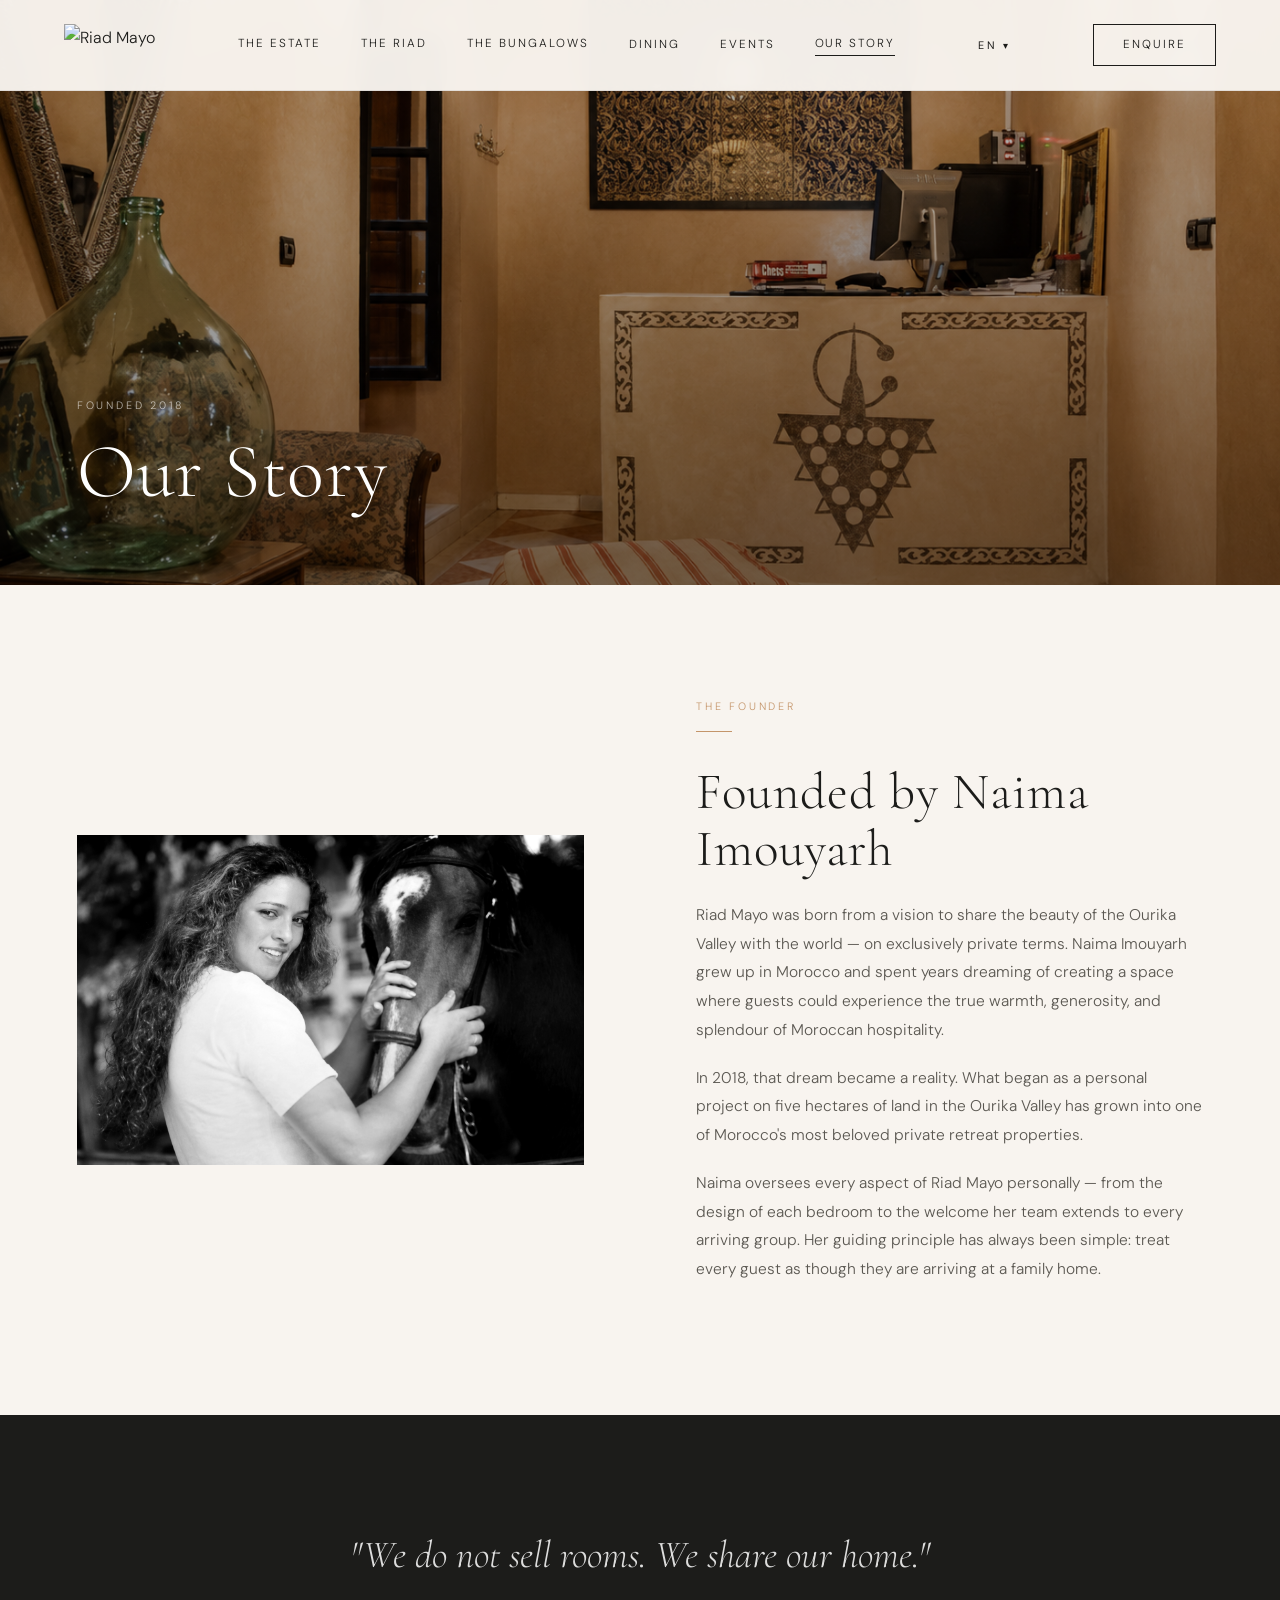
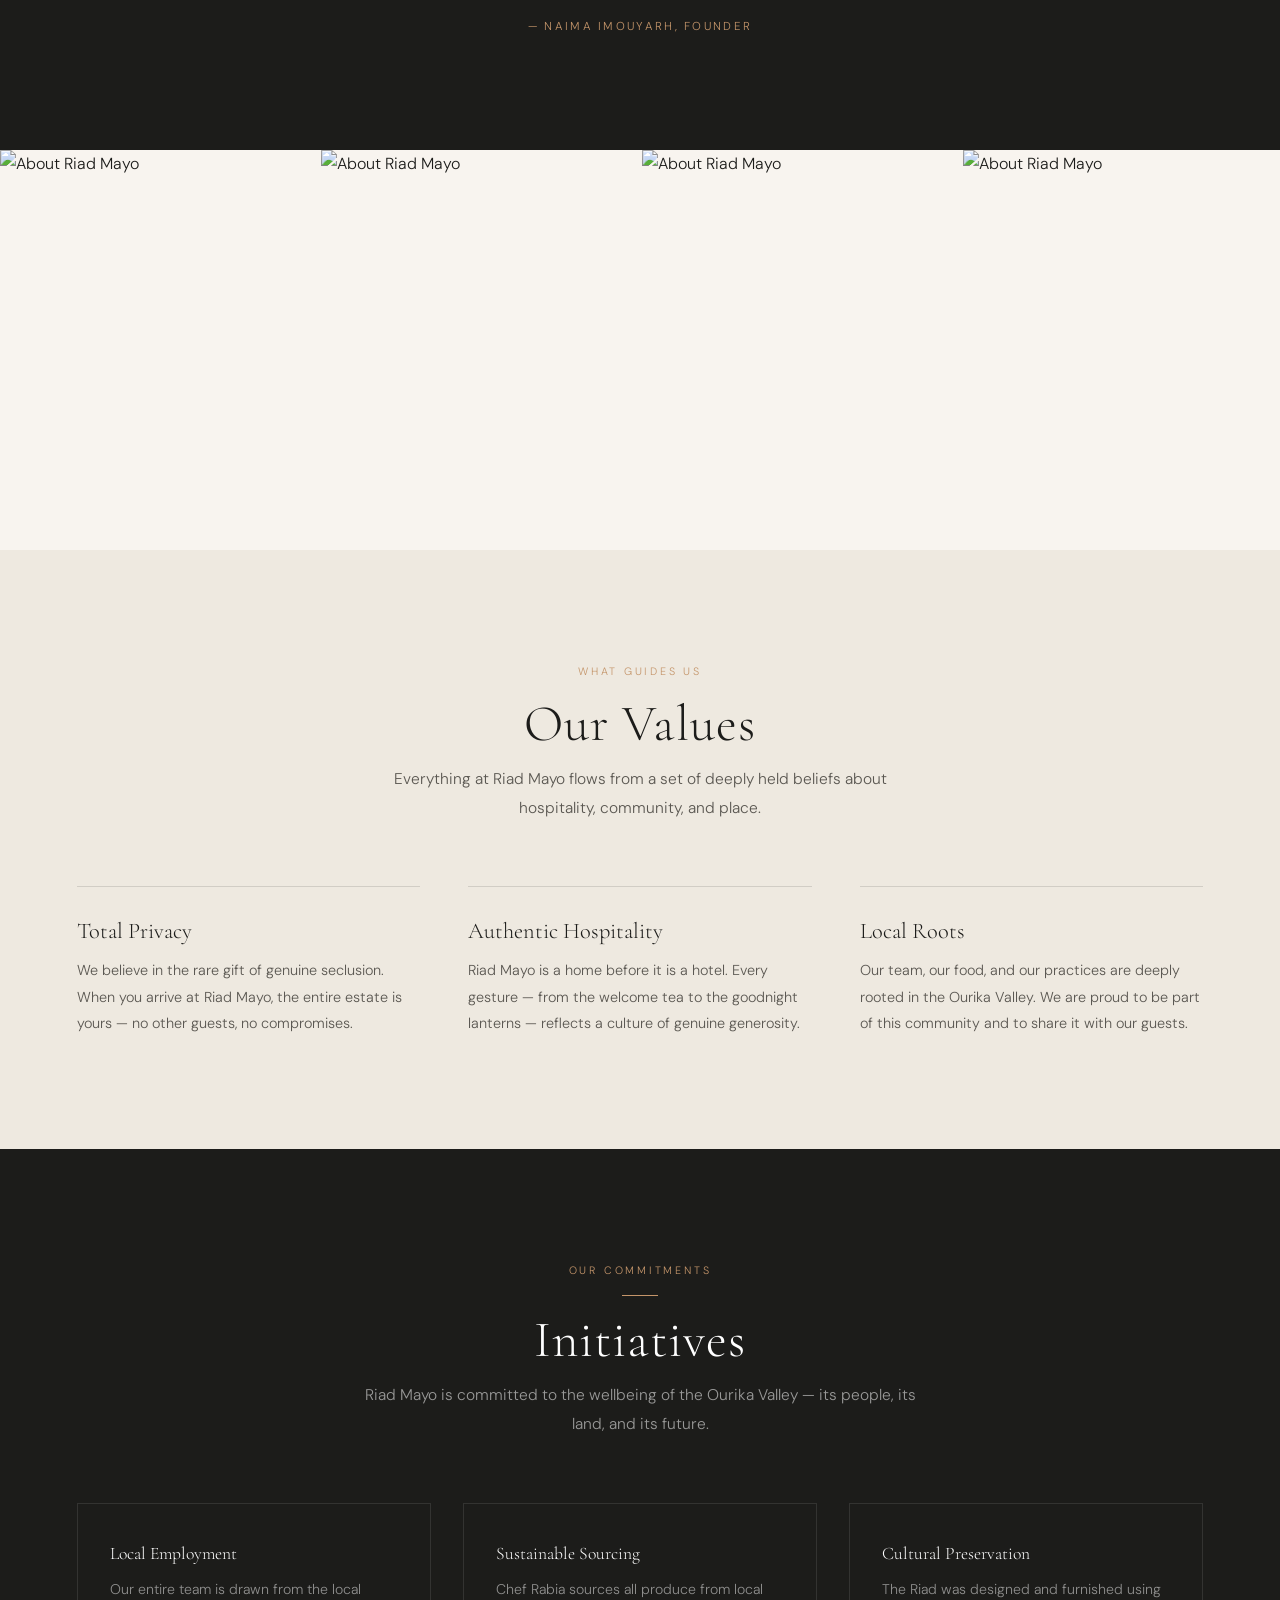
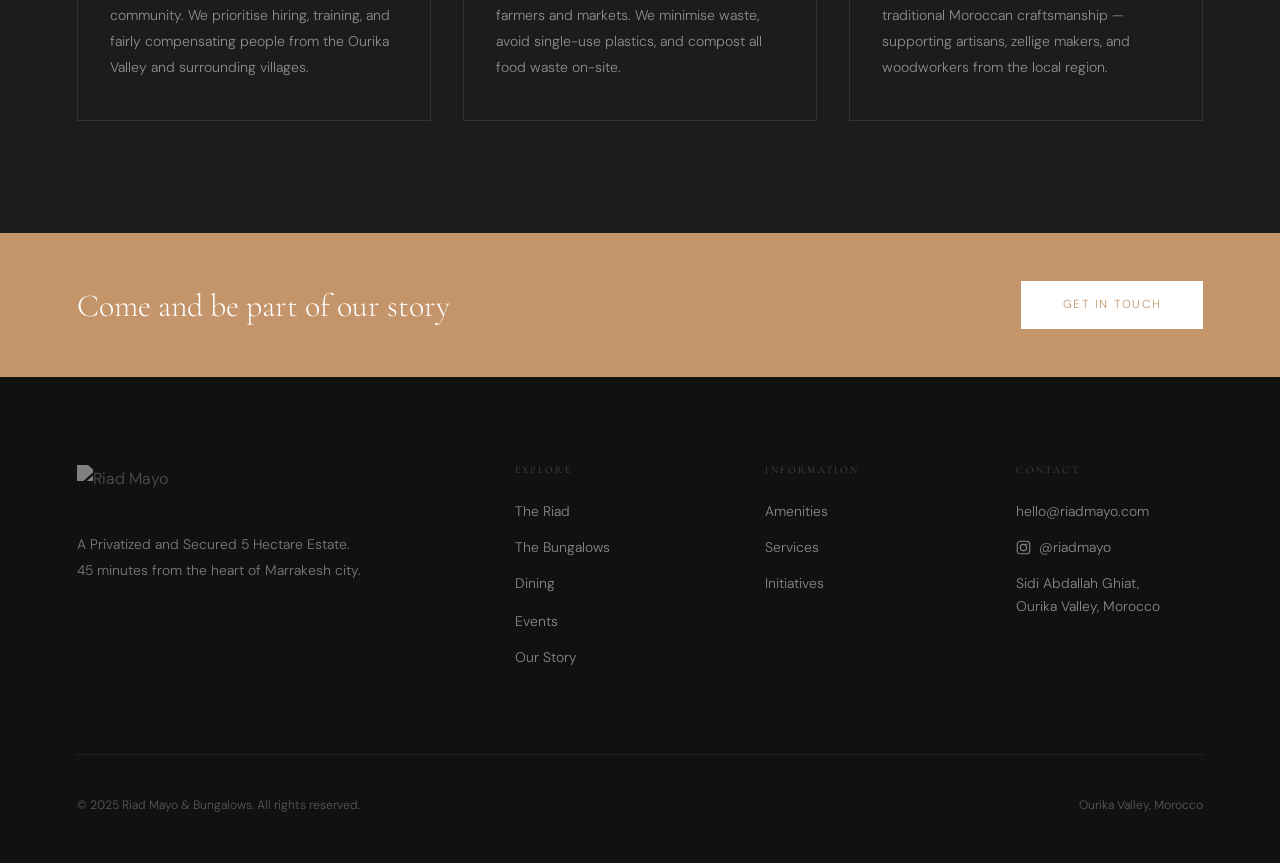
==== about.html @ df9862f9 "Riad Mayo site - initial commit" ====
<!DOCTYPE html>
<html lang="en">
<head>
  <meta charset="UTF-8">
  <meta name="viewport" content="width=device-width, initial-scale=1.0">
  <title>Our Story — Riad Mayo & Bungalows</title>
  <link rel="preconnect" href="https://fonts.googleapis.com">
  <link href="https://fonts.googleapis.com/css2?family=Cormorant+Garamond:ital,wght@0,300;0,400;0,500;1,300;1,400&family=DM+Sans:wght@300;400&display=swap" rel="stylesheet">
  <link rel="stylesheet" href="style.css?v=4">
  <style>
    /* ── NAIMA STORY ── */
    .story { padding: 7rem 6%; background: #f8f4ef; }
    .story-inner { display: grid; grid-template-columns: 1fr 1fr; gap: 7rem; align-items: center; }
    .story-img { overflow: visible; }
    .story-img img { width: 100%; height: auto; display: block; object-fit: unset; }
    .story-text h2 { margin-bottom: 1.5rem; }
    .story-text p { margin-bottom: 1.2rem; }

    /* ── QUOTE ── */
    .quote-section { padding: 7rem 6%; background: #1c1c1a; text-align: center; }
    .quote-section blockquote {
      font-family: 'Cormorant Garamond', serif;
      font-size: clamp(1.6rem, 3vw, 2.5rem);
      font-style: italic; font-weight: 300;
      color: rgba(255,255,255,0.85);
      max-width: 820px; margin: 0 auto 2rem;
      line-height: 1.5;
    }
    .quote-attribution { font-size: 0.72rem; letter-spacing: 0.2em; text-transform: uppercase; color: #c4956a; }

    /* ── ABOUT PHOTOS ── */
    .about-photos { display: grid; grid-template-columns: repeat(4, 1fr); height: 400px; gap: 4px; }
    .about-photos div { overflow: hidden; }
    .about-photos div img { transition: transform 0.7s ease; }
    .about-photos div:hover img { transform: scale(1.05); }

    /* ── VALUES ── */
    .values { padding: 7rem 6%; background: #eee9e0; }
    .values h2 { text-align: center; margin-bottom: 0.8rem; }
    .values > p { text-align: center; max-width: 560px; margin: 0 auto 4rem; }
    .values-grid { display: grid; grid-template-columns: repeat(3, 1fr); gap: 3rem; }
    .value { border-top: 1px solid rgba(0,0,0,0.12); padding-top: 2rem; }
    .value h3 { font-size: 1.4rem; margin-bottom: 0.8rem; }
    .value p { font-size: 0.9rem; }


    /* ── INITIATIVES ── */
    .initiatives { padding: 7rem 6%; background: #1c1c1a; }
    .initiatives h2 { color: white; text-align: center; margin-bottom: 0.8rem; }
    .initiatives > p { text-align: center; color: rgba(255,255,255,0.55); max-width: 560px; margin: 0 auto 4rem; }
    .init-grid { display: grid; grid-template-columns: repeat(3, 1fr); gap: 2rem; }
    .init-card { border: 1px solid rgba(255,255,255,0.1); padding: 2.5rem 2rem; }
    .init-card h4 { color: white; font-size: 1.1rem; margin-bottom: 0.8rem; }
    .init-card p { font-size: 0.88rem; color: rgba(255,255,255,0.5); }

    @media (max-width: 640px) {
      .story { padding: 2.5rem 5%; }
      .story-inner { grid-template-columns: 1fr; gap: 2rem; }
      .story-img { overflow: visible; }
      .quote-section { padding: 3rem 5%; }
      .about-photos { grid-template-columns: 1fr 1fr; height: auto; }
      .about-photos div { height: 160px; }
      .values { padding: 2.5rem 5%; }
      .values-grid { grid-template-columns: 1fr; gap: 2rem; }
      .initiatives { padding: 2.5rem 5%; }
      .init-grid { grid-template-columns: 1fr; gap: 1.5rem; }
    }
  </style>
  <style>.goog-te-banner-frame{display:none!important;}body{top:0!important;}.goog-te-gadget-icon,.goog-logo-link{display:none!important;}</style>
  <script>function googleTranslateElementInit(){new google.translate.TranslateElement({pageLanguage:'en',includedLanguages:'ms,fr,de,es,ja',autoDisplay:false},'google_translate_element');}</script>
  <script src="//translate.google.com/translate_a/element.js?cb=googleTranslateElementInit"></script>
</head>
<body>

  <!-- NAV -->
  <nav class="solid">
    <div class="nav-logo"><a href="index.html"><img src="https://iwzpn3cjaz6ya.ok.kimi.link/logo-transparent.png" alt="Riad Mayo"></a></div>
    <div class="nav-links">
      <a href="index.html">The Estate</a>
      <a href="rooms.html">The Riad</a>
      <a href="bungalows.html">The Bungalows</a>
      <div class="nav-item-dropdown">
        <a href="dining.html">Dining</a>
        <div class="nav-submenu">
          <a href="dining-options.html">Dining Options</a>
        </div>
      </div>
      <div class="nav-events-dropdown">
        <a href="events.html">Events</a>
        <div class="nav-events-submenu">
          <a href="weddings.html">Weddings</a>
          <a href="celebrations.html">Celebrations</a>
          <a href="retreats.html">Retreats</a>
        </div>
      </div>
      <a href="about.html" class="active">Our Story</a>
    </div>
    <div class="lang-selector" id="langSelector">
      <button class="lang-btn" id="langBtn">
        <span id="currentLang">EN</span> <span class="lang-arrow">▾</span>
      </button>
      <div class="lang-dropdown" id="langDropdown">
        <button onclick="setLanguage('en','EN')">English</button>
        <button onclick="setLanguage('ms','MS')">Bahasa Malaysia</button>
        <button onclick="setLanguage('fr','FR')">Français</button>
        <button onclick="setLanguage('de','DE')">Deutsch</button>
        <button onclick="setLanguage('es','ES')">Español</button>
        <button onclick="setLanguage('ja','JA')">日本語</button>
      </div>
    </div>
    <a href="contact.html" class="nav-cta">Enquire</a>
    <button class="nav-hamburger" id="navHamburger" aria-label="Open navigation menu">
      <span></span><span></span><span></span>
    </button>
  </nav>

  <!-- MOBILE NAV -->
  <div class="nav-mobile" id="navMobile">
    <a href="index.html">The Estate</a>
    <a href="rooms.html">The Riad</a>
    <a href="bungalows.html">The Bungalows</a>
    <div class="nav-mobile-dining-wrap"><a href="dining.html">Dining</a><button class="nav-mobile-sub-toggle" aria-expanded="false">&#9662;</button></div>
    <div class="nav-mobile-submenu"><a href="dining-options.html" class="nav-mobile-sub">Dining Options</a></div>
    <div class="nav-mobile-events-wrap"><a href="events.html">Events</a><button class="nav-mobile-events-toggle" aria-expanded="false">&#9662;</button></div>
    <div class="nav-mobile-events-submenu"><a href="weddings.html" class="nav-mobile-sub">Weddings</a><a href="celebrations.html" class="nav-mobile-sub">Celebrations</a><a href="retreats.html" class="nav-mobile-sub">Retreats</a></div>
    <a href="about.html" class="active">Our Story</a>
    <a href="contact.html" class="nav-mobile-enquire">Enquire</a>
  </div>

  <!-- PAGE HERO -->
  <div class="page-hero">
    <img src="spaces/s-reception-3.png" alt="Our Story">
    <div class="page-hero-overlay"></div>
    <div class="page-hero-content">
      <span class="section-label">Founded 2018</span>
      <h1>Our Story</h1>
    </div>
  </div>

  <!-- NAIMA STORY -->
  <section class="story">
    <div class="story-inner">
      <div class="story-img">
        <img src="about/founder-portrait-bw.png" alt="Naima Imouyarh">
      </div>
      <div class="story-text">
        <span class="section-label">The Founder</span>
        <div class="divider"></div>
        <h2>Founded by Naima Imouyarh</h2>
        <p>Riad Mayo was born from a vision to share the beauty of the Ourika Valley with the world — on exclusively private terms. Naima Imouyarh grew up in Morocco and spent years dreaming of creating a space where guests could experience the true warmth, generosity, and splendour of Moroccan hospitality.</p>
        <p>In 2018, that dream became a reality. What began as a personal project on five hectares of land in the Ourika Valley has grown into one of Morocco's most beloved private retreat properties.</p>
        <p>Naima oversees every aspect of Riad Mayo personally — from the design of each bedroom to the welcome her team extends to every arriving group. Her guiding principle has always been simple: treat every guest as though they are arriving at a family home.</p>
      </div>
    </div>
  </section>

  <!-- QUOTE -->
  <section class="quote-section">
    <blockquote>"We do not sell rooms. We share our home."</blockquote>
    <p class="quote-attribution">— Naima Imouyarh, Founder</p>
  </section>

  <!-- ABOUT PHOTOS -->
  <div class="about-photos">
    <div><img src="https://iwzpn3cjaz6ya.ok.kimi.link/about-1.jpg" alt="About Riad Mayo"></div>
    <div><img src="https://iwzpn3cjaz6ya.ok.kimi.link/about-2.png" alt="About Riad Mayo"></div>
    <div><img src="https://iwzpn3cjaz6ya.ok.kimi.link/about-3.png" alt="About Riad Mayo"></div>
    <div><img src="https://iwzpn3cjaz6ya.ok.kimi.link/about-4.png" alt="About Riad Mayo"></div>
  </div>

  <!-- VALUES -->
  <section class="values">
    <span class="section-label" style="text-align:center; display:block; margin-bottom:1rem;">What Guides Us</span>
    <h2>Our Values</h2>
    <p>Everything at Riad Mayo flows from a set of deeply held beliefs about hospitality, community, and place.</p>
    <div class="values-grid">
      <div class="value">
        <h3>Total Privacy</h3>
        <p>We believe in the rare gift of genuine seclusion. When you arrive at Riad Mayo, the entire estate is yours — no other guests, no compromises.</p>
      </div>
      <div class="value">
        <h3>Authentic Hospitality</h3>
        <p>Riad Mayo is a home before it is a hotel. Every gesture — from the welcome tea to the goodnight lanterns — reflects a culture of genuine generosity.</p>
      </div>
      <div class="value">
        <h3>Local Roots</h3>
        <p>Our team, our food, and our practices are deeply rooted in the Ourika Valley. We are proud to be part of this community and to share it with our guests.</p>
      </div>
    </div>
  </section>

  <!-- INITIATIVES -->
  <section class="initiatives">
    <span class="section-label" style="text-align:center; display:block; color:#c4956a; margin-bottom:1rem;">Our Commitments</span>
    <div class="divider" style="margin: 0 auto 1rem;"></div>
    <h2>Initiatives</h2>
    <p>Riad Mayo is committed to the wellbeing of the Ourika Valley — its people, its land, and its future.</p>
    <div class="init-grid">
      <div class="init-card">
        <h4>Local Employment</h4>
        <p>Our entire team is drawn from the local community. We prioritise hiring, training, and fairly compensating people from the Ourika Valley and surrounding villages.</p>
      </div>
      <div class="init-card">
        <h4>Sustainable Sourcing</h4>
        <p>Chef Rabia sources all produce from local farmers and markets. We minimise waste, avoid single-use plastics, and compost all food waste on-site.</p>
      </div>
      <div class="init-card">
        <h4>Cultural Preservation</h4>
        <p>The Riad was designed and furnished using traditional Moroccan craftsmanship — supporting artisans, zellige makers, and woodworkers from the local region.</p>
      </div>
    </div>
  </section>

  <!-- CTA BAR -->
  <div class="cta-bar">
    <h3>Come and be part of our story</h3>
    <a href="mailto:hello@riadmayo.com" class="btn-white">Get in Touch</a>
  </div>

  <!-- FOOTER -->
  <footer>
    <div class="footer-grid">
      <div class="footer-brand">
        <img src="https://iwzpn3cjaz6ya.ok.kimi.link/logo.png" alt="Riad Mayo">
        <p>A Privatized and Secured 5 Hectare Estate.<br>45 minutes from the heart of Marrakesh city.</p>
      </div>
      <div class="footer-col">
        <h4>Explore</h4>
        <a href="rooms.html">The Riad</a>
        <a href="bungalows.html">The Bungalows</a>
        <a href="dining.html">Dining</a>
        <div class="nav-events-dropdown">
        <a href="events.html">Events</a>
        <div class="nav-events-submenu">
          <a href="weddings.html">Weddings</a>
          <a href="celebrations.html">Celebrations</a>
          <a href="retreats.html">Retreats</a>
        </div>
      </div>
        <a href="about.html">Our Story</a>
      </div>
      <div class="footer-col">
        <h4>Information</h4>
        <a href="index.html">Amenities</a>
        <a href="services.html">Services</a>
        <a href="about.html">Initiatives</a>
      </div>
      <div class="footer-col">
        <h4>Contact</h4>
        <a href="mailto:hello@riadmayo.com">hello@riadmayo.com</a>
        <a href="https://www.instagram.com/riadmayo/" target="_blank" rel="noopener noreferrer" style="display:flex;align-items:center;gap:0.45rem;">
          <svg width="15" height="15" viewBox="0 0 24 24" fill="none" stroke="currentColor" stroke-width="1.8" stroke-linecap="round" stroke-linejoin="round"><rect x="2" y="2" width="20" height="20" rx="5" ry="5"/><circle cx="12" cy="12" r="5"/><circle cx="17.5" cy="6.5" r="1" fill="currentColor" stroke="none"/></svg>
          @riadmayo
        </a>
        <a href="#">Sidi Abdallah Ghiat,<br>Ourika Valley, Morocco</a>
      </div>
    </div>
    <div class="footer-bottom">
      <span>© 2025 Riad Mayo &amp; Bungalows. All rights reserved.</span>
      <span>Ourika Valley, Morocco</span>
    </div>
  </footer>

  <script>
    function setLanguage(code, label) {
      document.getElementById('currentLang').textContent = label;
      document.querySelectorAll('#langDropdown button').forEach(function(b){ b.classList.remove('active-lang'); });
      if (event && event.target) event.target.classList.add('active-lang');
      var sel = document.getElementById('langSelector');
      if (sel) sel.classList.remove('open');
      if (code === 'en') {
        document.cookie = 'googtrans=; expires=Thu, 01 Jan 1970 00:00:00 UTC; path=/;';
        document.cookie = 'googtrans=; expires=Thu, 01 Jan 1970 00:00:00 UTC; path=/; domain=.' + location.hostname;
      } else {
        var v = '/en/' + code;
        document.cookie = 'googtrans=' + v + '; path=/';
        document.cookie = 'googtrans=' + v + '; path=/; domain=.' + location.hostname;
      }
      location.reload();
    }
    document.getElementById('langBtn').addEventListener('click', function(e) {
      e.stopPropagation();
      document.getElementById('langSelector').classList.toggle('open');
    });
    document.addEventListener('click', function() {
      document.getElementById('langSelector').classList.remove('open');
    });
  </script>

  <script>
  (function(){
    var btn = document.getElementById('navHamburger');
    var menu = document.getElementById('navMobile');
    if (!btn || !menu) return;
    btn.addEventListener('click', function(){
      btn.classList.toggle('open');
      menu.classList.toggle('open');
      document.body.style.overflow = menu.classList.contains('open') ? 'hidden' : '';
    });
    menu.querySelectorAll('a').forEach(function(a){
      a.addEventListener('click', function(){
        btn.classList.remove('open');
        menu.classList.remove('open');
        document.body.style.overflow = '';
      });
    });
  })();
  </script>

  <script>
  (function() {
    var dropdown    = document.querySelector('.nav-item-dropdown');
    var submenu     = document.querySelector('.nav-submenu');
    var mobileToggle  = document.querySelector('.nav-mobile-sub-toggle');
    var mobileSubmenu = document.querySelector('.nav-mobile-submenu');

    if (submenu)       submenu.style.display     = 'none';
    if (mobileSubmenu) mobileSubmenu.style.display = 'none';

    if (dropdown && submenu) {
      dropdown.addEventListener('mouseenter', function() { submenu.style.display = 'block'; });
      dropdown.addEventListener('mouseleave', function() { submenu.style.display = 'none'; });
    }

    if (mobileToggle && mobileSubmenu) {
      mobileToggle.addEventListener('click', function() {
        var isOpen = mobileSubmenu.style.display === 'block';
        if (isOpen) {
          mobileSubmenu.style.display = 'none';
          this.innerHTML = '&#9662;';
          this.setAttribute('aria-expanded', 'false');
        } else {
          mobileSubmenu.style.display = 'block';
          this.innerHTML = '&#9652;';
          this.setAttribute('aria-expanded', 'true');
        }
      });
    }
  })();
  </script>
<script>
(function() {
  // Force-hide all events submenus on load — overrides any cached CSS
  document.querySelectorAll('.nav-events-submenu').forEach(function(el) {
    el.style.display = 'none';
  });
  // Desktop hover
  var eventsDropdown = document.querySelector('.nav-links .nav-events-dropdown');
  var eventsSubmenu  = document.querySelector('.nav-links .nav-events-submenu');
  if (eventsDropdown && eventsSubmenu) {
    eventsDropdown.addEventListener('mouseenter', function() {
      eventsSubmenu.style.display = 'block';
    });
    eventsDropdown.addEventListener('mouseleave', function() {
      eventsSubmenu.style.display = 'none';
    });
  }
  // Mobile accordion
  var mobileEventsToggle  = document.querySelector('.nav-mobile-events-toggle');
  var mobileEventsSubmenu = document.querySelector('.nav-mobile-events-submenu');
  if (mobileEventsToggle && mobileEventsSubmenu) {
    mobileEventsToggle.addEventListener('click', function() {
      var isOpen = mobileEventsSubmenu.style.display === 'block';
      if (isOpen) {
        mobileEventsSubmenu.style.display = 'none';
        this.innerHTML = '&#9662;';
        this.setAttribute('aria-expanded', 'false');
      } else {
        mobileEventsSubmenu.style.display = 'block';
        this.innerHTML = '&#9652;';
        this.setAttribute('aria-expanded', 'true');
      }
    });
  }
  // bfcache fix: force-close all dropdowns when page is restored from cache
  window.addEventListener('pageshow', function() {
    document.querySelectorAll('.nav-submenu, .nav-events-submenu').forEach(function(el) {
      el.style.display = 'none';
    });
  });
})();
</script>
</body>
</html>
---- style.css ----
/* ── RESET & BASE ── */
*, *::before, *::after { box-sizing: border-box; margin: 0; padding: 0; }
html { scroll-behavior: smooth; }
body {
  font-family: 'DM Sans', sans-serif;
  font-weight: 300;
  color: #1c1c1a;
  background: #f8f4ef;
  line-height: 1.7;
  overflow-x: hidden;
}
img { display: block; width: 100%; height: 100%; object-fit: cover; }
a { text-decoration: none; color: inherit; }

/* ── TYPOGRAPHY ── */
h1, h2, h3, h4 { font-family: 'Cormorant Garamond', serif; font-weight: 300; line-height: 1.1; }
h1 { font-size: clamp(3rem, 8vw, 6.5rem); letter-spacing: 0.01em; }
h2 { font-size: clamp(2rem, 4vw, 3.5rem); letter-spacing: 0.02em; }
h3 { font-size: clamp(1.4rem, 2.5vw, 2rem); }
h4 { font-size: clamp(1.1rem, 1.8vw, 1.5rem); }
p { font-size: 0.97rem; color: #5a5751; line-height: 1.85; }

.section-label {
  display: block;
  font-size: 0.67rem; letter-spacing: 0.26em; text-transform: uppercase;
  color: #c4956a; margin-bottom: 1rem;
}
.divider { width: 36px; height: 1px; background: #c4956a; margin-bottom: 2rem; }

/* ── BUTTONS ── */
.btn-ghost {
  display: inline-block; padding: 0.9rem 2.4rem;
  border: 1px solid rgba(255,255,255,0.75); color: white;
  font-size: 0.73rem; letter-spacing: 0.15em; text-transform: uppercase;
  transition: all 0.3s;
}
.btn-ghost:hover { background: white; color: #1c1c1a; }

.btn-solid {
  display: inline-block; padding: 0.9rem 2.4rem;
  background: #c4956a; color: white;
  font-size: 0.73rem; letter-spacing: 0.15em; text-transform: uppercase;
  transition: background 0.3s;
}
.btn-solid:hover { background: #a87a54; }

.btn-outline {
  display: inline-block; padding: 0.9rem 2.4rem;
  border: 1px solid #1c1c1a; color: #1c1c1a;
  font-size: 0.73rem; letter-spacing: 0.15em; text-transform: uppercase;
  transition: all 0.3s;
}
.btn-outline:hover { background: #1c1c1a; color: white; }

.btn-outline-terracotta {
  display: inline-block; padding: 0.9rem 2.4rem;
  border: 1px solid #c4956a; color: #c4956a;
  font-size: 0.73rem; letter-spacing: 0.15em; text-transform: uppercase;
  transition: all 0.3s;
}
.btn-outline-terracotta:hover { background: #c4956a; color: white; }

.btn-dark {
  display: inline-block; padding: 0.9rem 2.4rem;
  border: 1px solid rgba(255,255,255,0.45); color: white;
  font-size: 0.73rem; letter-spacing: 0.15em; text-transform: uppercase;
  transition: all 0.3s;
}
.btn-dark:hover { background: white; color: #1c1c1a; }

.btn-terracotta {
  display: inline-block; padding: 0.9rem 2.4rem;
  background: #c4956a; color: white;
  font-size: 0.73rem; letter-spacing: 0.15em; text-transform: uppercase;
  transition: background 0.3s;
}
.btn-terracotta:hover { background: #a87a54; }

.btn-white {
  display: inline-block; padding: 0.9rem 2.6rem;
  background: white; color: #c4956a;
  font-size: 0.73rem; letter-spacing: 0.15em; text-transform: uppercase;
  transition: all 0.3s; white-space: nowrap;
}
.btn-white:hover { background: #1c1c1a; color: white; }

/* ── NAV ── */
nav {
  position: fixed; top: 0; left: 0; right: 0; z-index: 200;
  display: flex; align-items: center; justify-content: space-between;
  padding: 1.5rem 4rem;
  transition: background 0.5s, backdrop-filter 0.5s, border-color 0.5s;
}
nav.scrolled, nav.solid {
  background: rgba(248, 244, 239, 0.97);
  backdrop-filter: blur(10px);
  border-bottom: 1px solid rgba(0,0,0,0.07);
}
.nav-logo img { height: 42px; width: auto; transition: filter 0.4s; }
nav:not(.scrolled):not(.solid) .nav-logo img { filter: brightness(0) invert(1); }
.nav-links { display: flex; gap: 2.5rem; }
.nav-links a {
  font-size: 0.73rem; letter-spacing: 0.17em; text-transform: uppercase;
  color: rgba(255,255,255,0.9); transition: opacity 0.25s;
}
nav.scrolled .nav-links a, nav.solid .nav-links a { color: #1c1c1a; }
.nav-links a:hover { opacity: 0.5; }
.nav-links a.active { border-bottom: 1px solid currentColor; padding-bottom: 1px; }

/* ── NAV SUBMENU ── */
.nav-item-dropdown { position: relative; display: inline-flex; align-items: center; }
.nav-submenu {
  display: none;
  position: absolute; top: 100%; left: 50%;
  transform: translateX(-50%);
  background: #faf8f5; min-width: 190px;
  box-shadow: 0 6px 24px rgba(0,0,0,0.09);
  padding-top: 8px;
  z-index: 300;
}
.nav-links .nav-submenu a {
  display: block; padding: 0.72rem 1.4rem;
  font-size: 0.68rem; letter-spacing: 0.14em;
  color: #6a6660; white-space: nowrap;
  border-bottom: none !important; opacity: 1;
}
.nav-links .nav-submenu a:hover { color: #c4956a; opacity: 1; }
/* Mobile submenu */
.nav-mobile-dining-wrap { display: flex; align-items: center; }
.nav-mobile-sub-toggle {
  background: none; border: none; outline: none; cursor: pointer;
  -webkit-appearance: none; appearance: none;
  font-size: 1rem; color: #1c1c1a; padding: 0.1rem 0.6rem;
  line-height: 1; transition: opacity 0.2s;
}
.nav-mobile-sub-toggle:focus { outline: none; }
.nav-mobile-sub-toggle:hover { opacity: 0.45; }
.nav-mobile-submenu { display: none; }
.nav-mobile .nav-mobile-sub {
  font-family: 'DM Sans', sans-serif;
  font-size: 0.78rem; letter-spacing: 0.18em; text-transform: uppercase;
  color: rgba(28,28,26,0.4); padding-left: 1.6rem;
}
.nav-mobile .nav-mobile-sub:hover { opacity: 0.7; }

/* ── NAV EVENTS HOVER DROPDOWN ── */
.nav-events-dropdown { position: relative; display: inline-flex; align-items: center; }
.nav-events-submenu {
  display: none;
  position: absolute; top: 100%; left: 50%;
  transform: translateX(-50%);
  background: #faf8f5; min-width: 190px;
  box-shadow: 0 4px 20px rgba(0,0,0,0.07);
  padding-top: 8px;
  z-index: 300;
}
.nav-links .nav-events-submenu a {
  display: block; padding: 0.72rem 1.4rem;
  font-size: 0.68rem; letter-spacing: 0.14em; text-transform: uppercase;
  color: #6a6660; white-space: nowrap;
  border-bottom: none !important; opacity: 1;
}
.nav-links .nav-events-submenu a:hover { color: #c4956a; opacity: 1; }
/* Mobile events accordion */
.nav-mobile-events-wrap { display: flex; align-items: center; }
.nav-mobile-events-toggle {
  background: none; border: none; outline: none; cursor: pointer;
  -webkit-appearance: none; appearance: none;
  font-size: 1rem; color: #1c1c1a; padding: 0.1rem 0.6rem;
  line-height: 1; transition: opacity 0.2s;
}
.nav-mobile-events-toggle:focus { outline: none; }
.nav-mobile-events-toggle:hover { opacity: 0.45; }
.nav-mobile-events-submenu { display: none; }

.nav-cta {
  font-size: 0.73rem; letter-spacing: 0.17em; text-transform: uppercase;
  padding: 0.62rem 1.8rem;
  border: 1px solid rgba(255,255,255,0.7);
  color: white; transition: all 0.3s;
}
nav.scrolled .nav-cta, nav.solid .nav-cta { border-color: #1c1c1a; color: #1c1c1a; }
.nav-cta:hover { background: white; color: #1c1c1a; }
nav.scrolled .nav-cta:hover, nav.solid .nav-cta:hover { background: #1c1c1a; color: white; }

/* ── LANGUAGE SELECTOR ── */
.lang-selector { position: relative; }
.lang-btn {
  background: none; border: none; cursor: pointer;
  font-family: 'DM Sans', sans-serif; font-size: 0.68rem;
  letter-spacing: 0.2em; text-transform: uppercase; color: rgba(255,255,255,0.85);
  display: flex; align-items: center; gap: 0.4rem; padding: 0.4rem 0;
}
nav.scrolled .lang-btn, nav.solid .lang-btn { color: #1c1c1a; }
.lang-arrow { font-size: 0.6rem; transition: transform 0.2s ease; display: inline-block; }
.lang-selector.open .lang-arrow { transform: rotate(180deg); }
.lang-dropdown {
  position: absolute; top: calc(100% + 1rem); right: 0;
  background: white; min-width: 140px;
  box-shadow: 0 8px 32px rgba(0,0,0,0.12);
  opacity: 0; visibility: hidden; transform: translateY(-6px);
  transition: opacity 0.2s ease, transform 0.2s ease, visibility 0.2s;
  z-index: 200;
}
.lang-selector.open .lang-dropdown { opacity: 1; visibility: visible; transform: translateY(0); }
.lang-dropdown button {
  display: block; width: 100%; text-align: left;
  padding: 0.75rem 1.2rem; background: none; border: none; cursor: pointer;
  font-family: 'DM Sans', sans-serif; font-size: 0.78rem; color: #3a3530;
  letter-spacing: 0.06em; transition: background 0.15s, color 0.15s;
}
.lang-dropdown button:hover { background: #f8f4ef; color: #c4956a; }
.lang-dropdown button.active-lang { color: #c4956a; font-weight: 500; }

/* ── HAMBURGER ── */
.nav-hamburger {
  display: none;
  flex-direction: column;
  justify-content: center;
  gap: 5px;
  background: none;
  border: none;
  cursor: pointer;
  padding: 6px;
  color: rgba(255,255,255,0.9);
  z-index: 201;
}
nav.scrolled .nav-hamburger,
nav.solid .nav-hamburger { color: #1c1c1a; }
.nav-hamburger span {
  display: block;
  width: 22px;
  height: 1.5px;
  background: currentColor;
  transition: transform 0.3s ease, opacity 0.3s ease;
  transform-origin: center;
}
.nav-hamburger.open span:nth-child(1) { transform: translateY(6.5px) rotate(45deg); }
.nav-hamburger.open span:nth-child(2) { opacity: 0; transform: scaleX(0); }
.nav-hamburger.open span:nth-child(3) { transform: translateY(-6.5px) rotate(-45deg); }

/* ── MOBILE NAV OVERLAY ── */
.nav-mobile {
  display: none;
  position: fixed;
  inset: 0;
  background: #f8f4ef;
  z-index: 199;
  flex-direction: column;
  align-items: center;
  justify-content: center;
  gap: 2rem;
  padding-bottom: 3rem;
}
.nav-mobile.open { display: flex; }
.nav-mobile a {
  font-family: 'Cormorant Garamond', serif;
  font-size: 2.2rem;
  font-weight: 300;
  color: #1c1c1a;
  letter-spacing: 0.04em;
  transition: opacity 0.2s;
  text-decoration: none;
}
.nav-mobile a.active { border-bottom: 1px solid #c4956a; padding-bottom: 3px; }
.nav-mobile a:hover { opacity: 0.45; }
.nav-mobile .nav-mobile-enquire {
  font-family: 'DM Sans', sans-serif;
  font-size: 0.72rem;
  letter-spacing: 0.18em;
  text-transform: uppercase;
  padding: 0.75rem 2.8rem;
  border: 1px solid #1c1c1a;
  color: #1c1c1a;
  margin-top: 0.8rem;
  font-weight: 300;
  transition: background 0.3s, color 0.3s;
}
.nav-mobile .nav-mobile-enquire:hover { background: #1c1c1a; color: white; opacity: 1; }

/* ── PAGE HERO (inner pages) ── */
.page-hero {
  height: 65vh; min-height: 440px;
  position: relative; overflow: hidden;
}
.page-hero img { position: absolute; inset: 0; }
.page-hero-overlay {
  position: absolute; inset: 0;
  background: linear-gradient(to bottom, rgba(0,0,0,0.25) 0%, rgba(0,0,0,0.5) 100%);
}
.page-hero-content {
  position: absolute; bottom: 12%; left: 6%;
  color: white;
}
.page-hero-content .section-label { color: rgba(255,255,255,0.65); }
.page-hero-content h1 { font-size: clamp(2.5rem, 6vw, 5rem); }

/* ── SECTION BASE ── */
.section { padding: 7rem 6%; }
.section-sm { padding: 5rem 6%; }
.section-dark { background: #1c1c1a; }
.section-warm { background: #eee9e0; }
.section-light { background: #f8f4ef; }

/* ── SPLIT LAYOUT ── */
.split { display: grid; grid-template-columns: 1fr 1fr; min-height: 580px; }
.split-img { overflow: hidden; }
.split-content {
  display: flex; align-items: center; padding: 5rem 7%;
}
.split-content-inner { max-width: 480px; }
.split-content-inner h2 { margin-bottom: 1.4rem; }
.split-content-inner p { margin-bottom: 1.4rem; }

/* ── PHOTO GRID ── */
.photo-strip { display: grid; height: 340px; gap: 2px; }
.photo-strip-4 { grid-template-columns: repeat(4, 1fr); }
.photo-strip-3 { grid-template-columns: repeat(3, 1fr); }
.photo-strip > div { overflow: hidden; }
.photo-strip > div img { transition: transform 0.7s ease; }
.photo-strip > div:hover img { transform: scale(1.05); }

/* ── CTA BAR ── */
.cta-bar {
  background: #c4956a; padding: 3rem 6%;
  display: flex; align-items: center; justify-content: space-between; gap: 2rem;
}
.cta-bar h3 { font-family: 'Cormorant Garamond', serif; font-size: 2rem; font-weight: 300; color: white; }

/* ── FOOTER ── */
footer { background: #111110; color: rgba(255,255,255,0.55); padding: 5.5rem 6% 3rem; }
.footer-grid { display: grid; grid-template-columns: 2fr 1fr 1fr 1fr; gap: 4rem; margin-bottom: 4.5rem; }
.footer-brand img { height: 44px; width: auto; filter: brightness(0) invert(0.5); margin-bottom: 1.4rem; }
.footer-brand p { font-size: 0.87rem; line-height: 1.85; color: rgba(255,255,255,0.45); }
.footer-col h4 {
  font-size: 0.62rem; letter-spacing: 0.24em; text-transform: uppercase;
  color: rgba(255,255,255,0.28); margin-bottom: 1.5rem;
}
.footer-col a {
  display: block; font-size: 0.87rem; margin-bottom: 0.75rem;
  color: rgba(255,255,255,0.5); transition: color 0.22s;
}
.footer-col a:hover { color: white; }
.footer-bottom {
  border-top: 1px solid rgba(255,255,255,0.07); padding-top: 2.5rem;
  display: flex; justify-content: space-between;
  font-size: 0.76rem; color: rgba(255,255,255,0.3);
}

/* ══════════════════════════════════════
   RESPONSIVE — TABLET (≤ 900px)
══════════════════════════════════════ */
@media (max-width: 900px) {
  nav { padding: 1.2rem 2rem; }
  .nav-links { gap: 1.5rem; }
  .footer-grid { grid-template-columns: 1fr 1fr; gap: 3rem; }
  .split { grid-template-columns: 1fr; min-height: auto; }
  .split-content { padding: 3rem 6%; }
  .photo-strip-4 { grid-template-columns: repeat(2, 1fr); height: auto; }
  .photo-strip-4 > div { height: 200px; }
  .cta-bar { flex-direction: column; text-align: center; gap: 1.5rem; }
}

/* ══════════════════════════════════════
   RESPONSIVE — MOBILE (≤ 640px)
══════════════════════════════════════ */
@media (max-width: 640px) {
  /* NAV */
  nav { padding: 1rem 1.4rem; }
  .nav-links { display: none; }
  .nav-hamburger { display: flex; }
  .nav-cta { display: none; }

  /* SECTION PADDING */
  .section { padding: 3.5rem 5%; }
  .section-sm { padding: 2.5rem 5%; }

  /* PAGE HERO */
  .page-hero { height: 42vh; min-height: 240px; }
  .page-hero-content h1 { font-size: clamp(2rem, 8vw, 3rem); }

  /* SPLIT */
  .split { grid-template-columns: 1fr; min-height: auto; }
  .split-content { padding: 2.5rem 5%; }
  .split-content-inner { max-width: 100%; }

  /* PHOTO STRIP */
  .photo-strip { height: auto; }
  .photo-strip-4,
  .photo-strip-3 { grid-template-columns: 1fr 1fr; }
  .photo-strip > div { height: 160px; }

  /* CTA BAR */
  .cta-bar { flex-direction: column; text-align: center; gap: 1.2rem; padding: 2.5rem 5%; }
  .cta-bar h3 { font-size: 1.6rem; }

  /* FOOTER */
  footer { padding: 3.5rem 5% 2rem; }
  .footer-grid { grid-template-columns: 1fr 1fr; gap: 2rem; margin-bottom: 2.5rem; }
  .footer-bottom { flex-direction: column; gap: 0.4rem; text-align: center; }
}

@media (max-width: 420px) {
  .footer-grid { grid-template-columns: 1fr; gap: 1.8rem; }
}
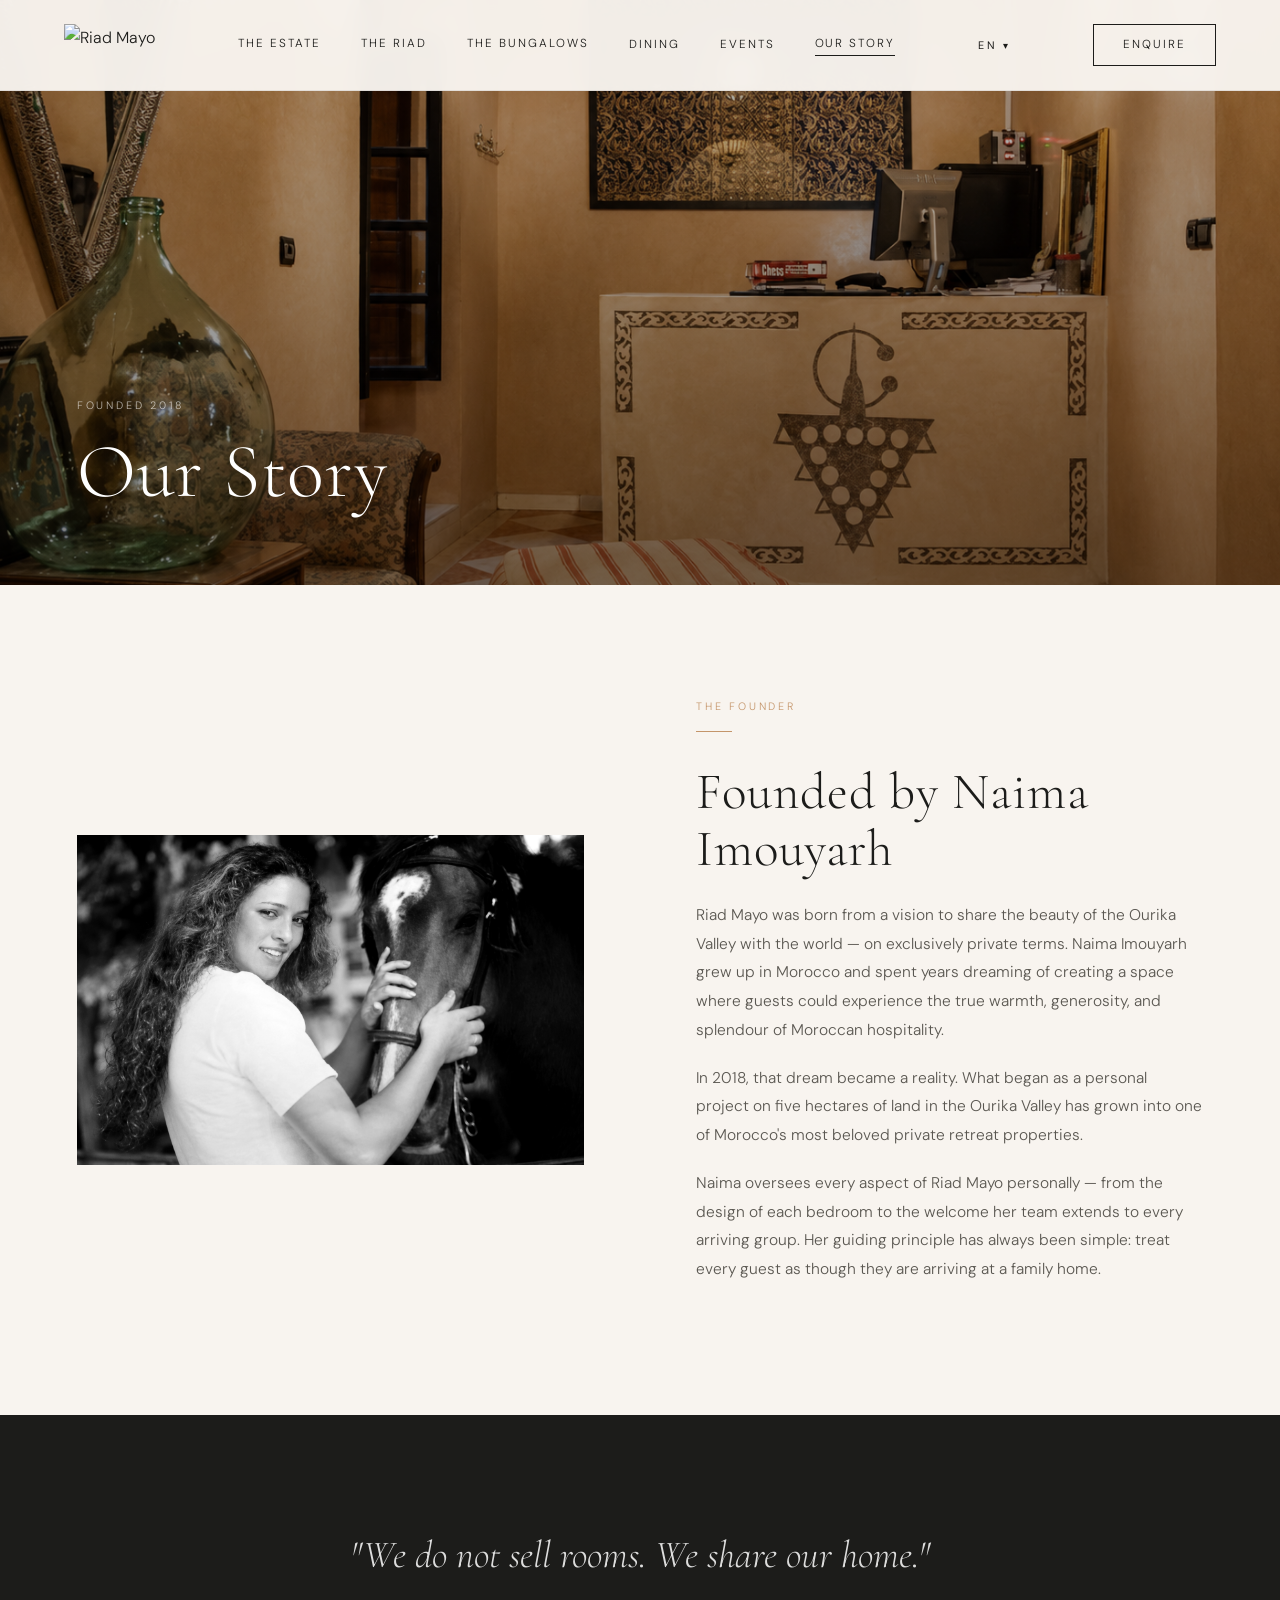
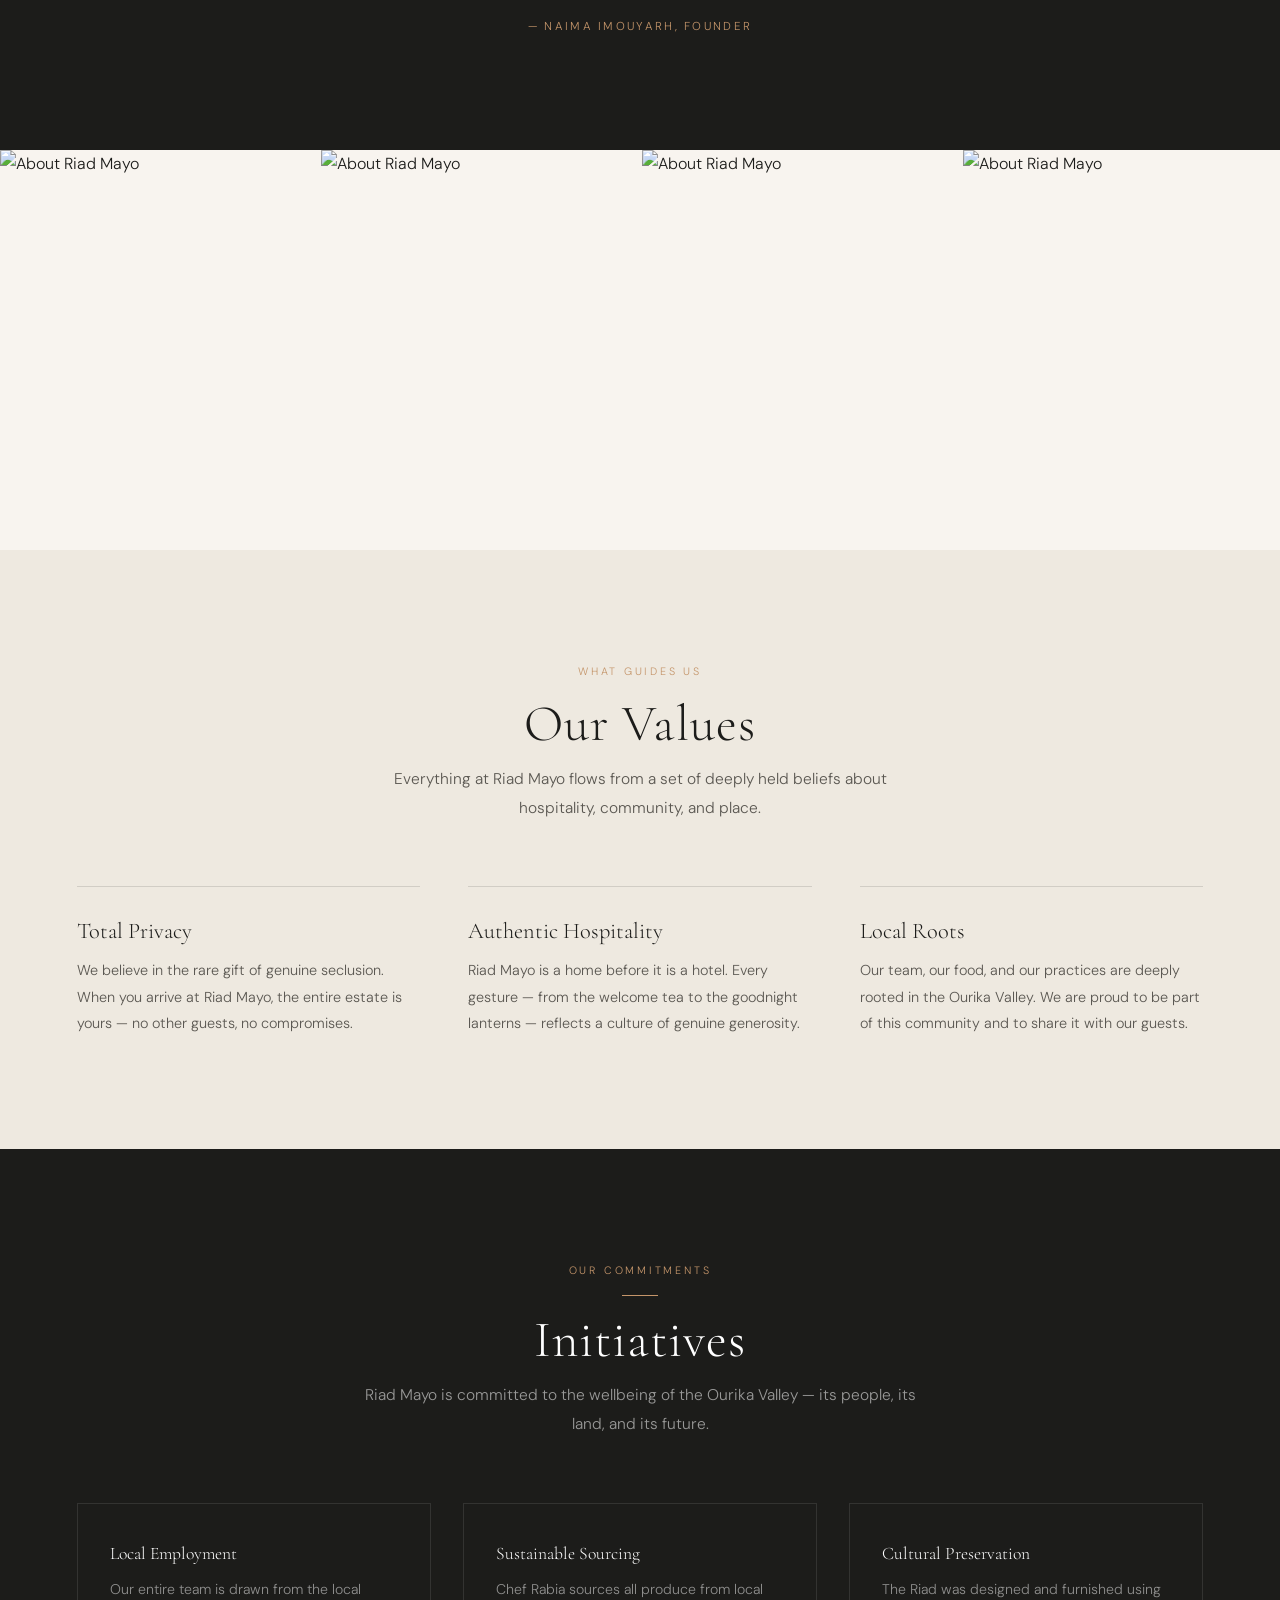
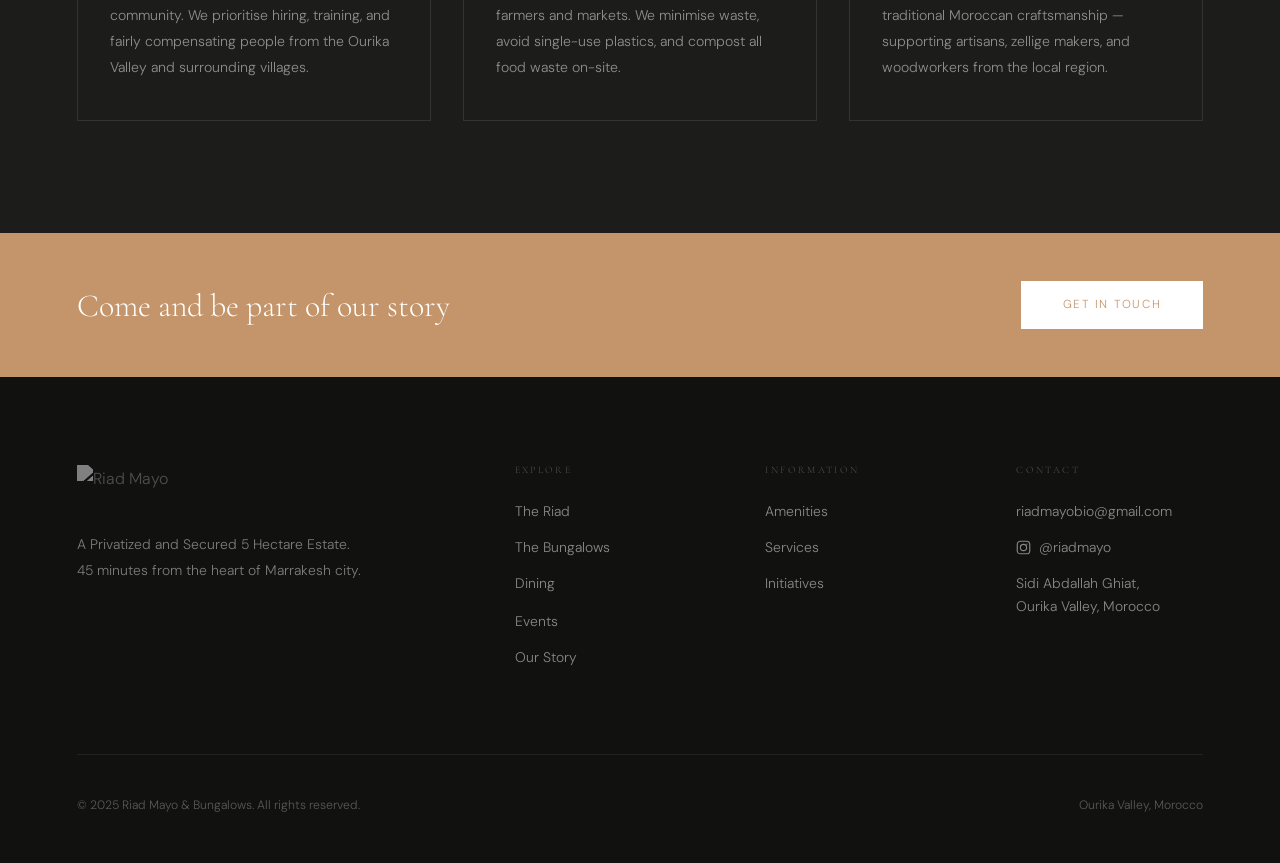
==== commit 526d1109: "Update contact email to riadmayobio@gmail.com Co-Authored-By: Claude Sonnet 5.5 <noreply@anthropic.c" ====
--- a/about.html
+++ b/about.html
@@ -214,7 +214,7 @@
   <!-- CTA BAR -->
   <div class="cta-bar">
     <h3>Come and be part of our story</h3>
-    <a href="mailto:hello@riadmayo.com" class="btn-white">Get in Touch</a>
+    <a href="mailto:riadmayobio@gmail.com" class="btn-white">Get in Touch</a>
   </div>
 
   <!-- FOOTER -->
@@ -247,7 +247,7 @@
       </div>
       <div class="footer-col">
         <h4>Contact</h4>
-        <a href="mailto:hello@riadmayo.com">hello@riadmayo.com</a>
+        <a href="mailto:riadmayobio@gmail.com">riadmayobio@gmail.com</a>
         <a href="https://www.instagram.com/riadmayo/" target="_blank" rel="noopener noreferrer" style="display:flex;align-items:center;gap:0.45rem;">
           <svg width="15" height="15" viewBox="0 0 24 24" fill="none" stroke="currentColor" stroke-width="1.8" stroke-linecap="round" stroke-linejoin="round"><rect x="2" y="2" width="20" height="20" rx="5" ry="5"/><circle cx="12" cy="12" r="5"/><circle cx="17.5" cy="6.5" r="1" fill="currentColor" stroke="none"/></svg>
           @riadmayo
